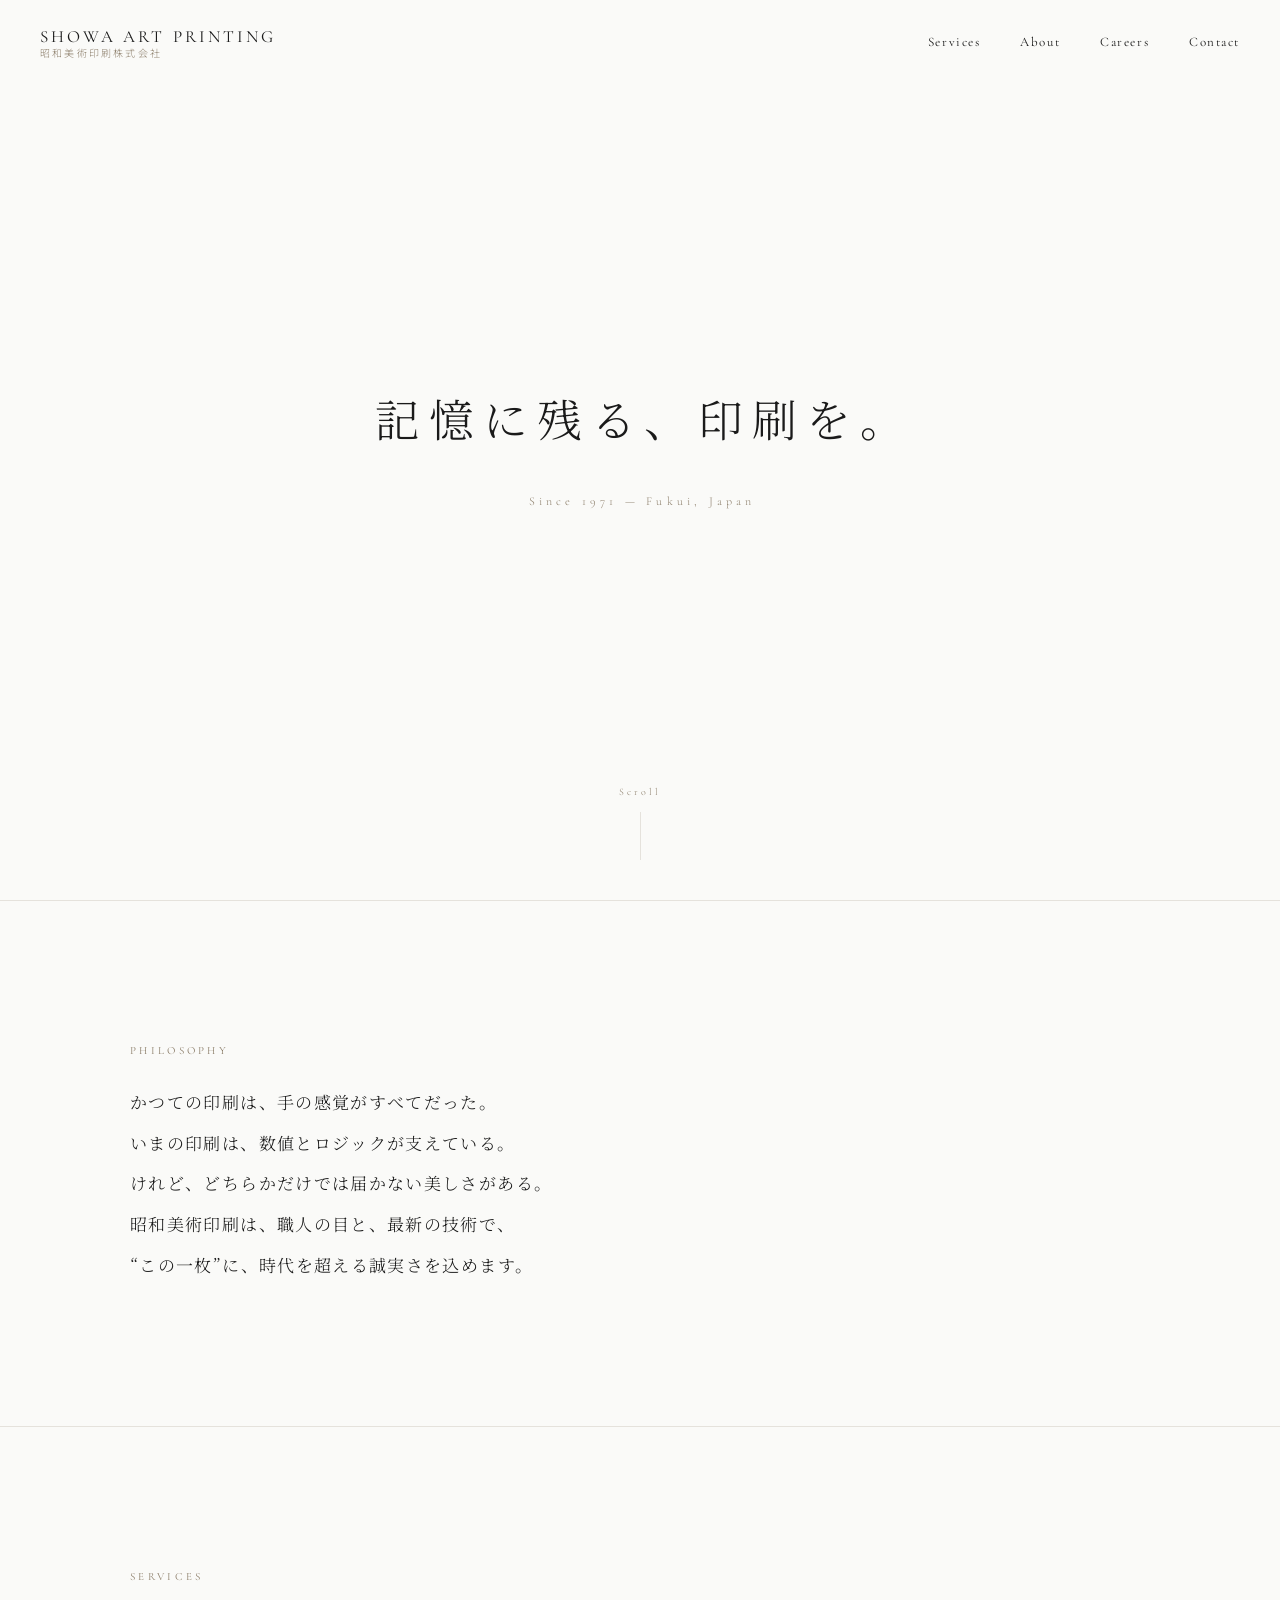
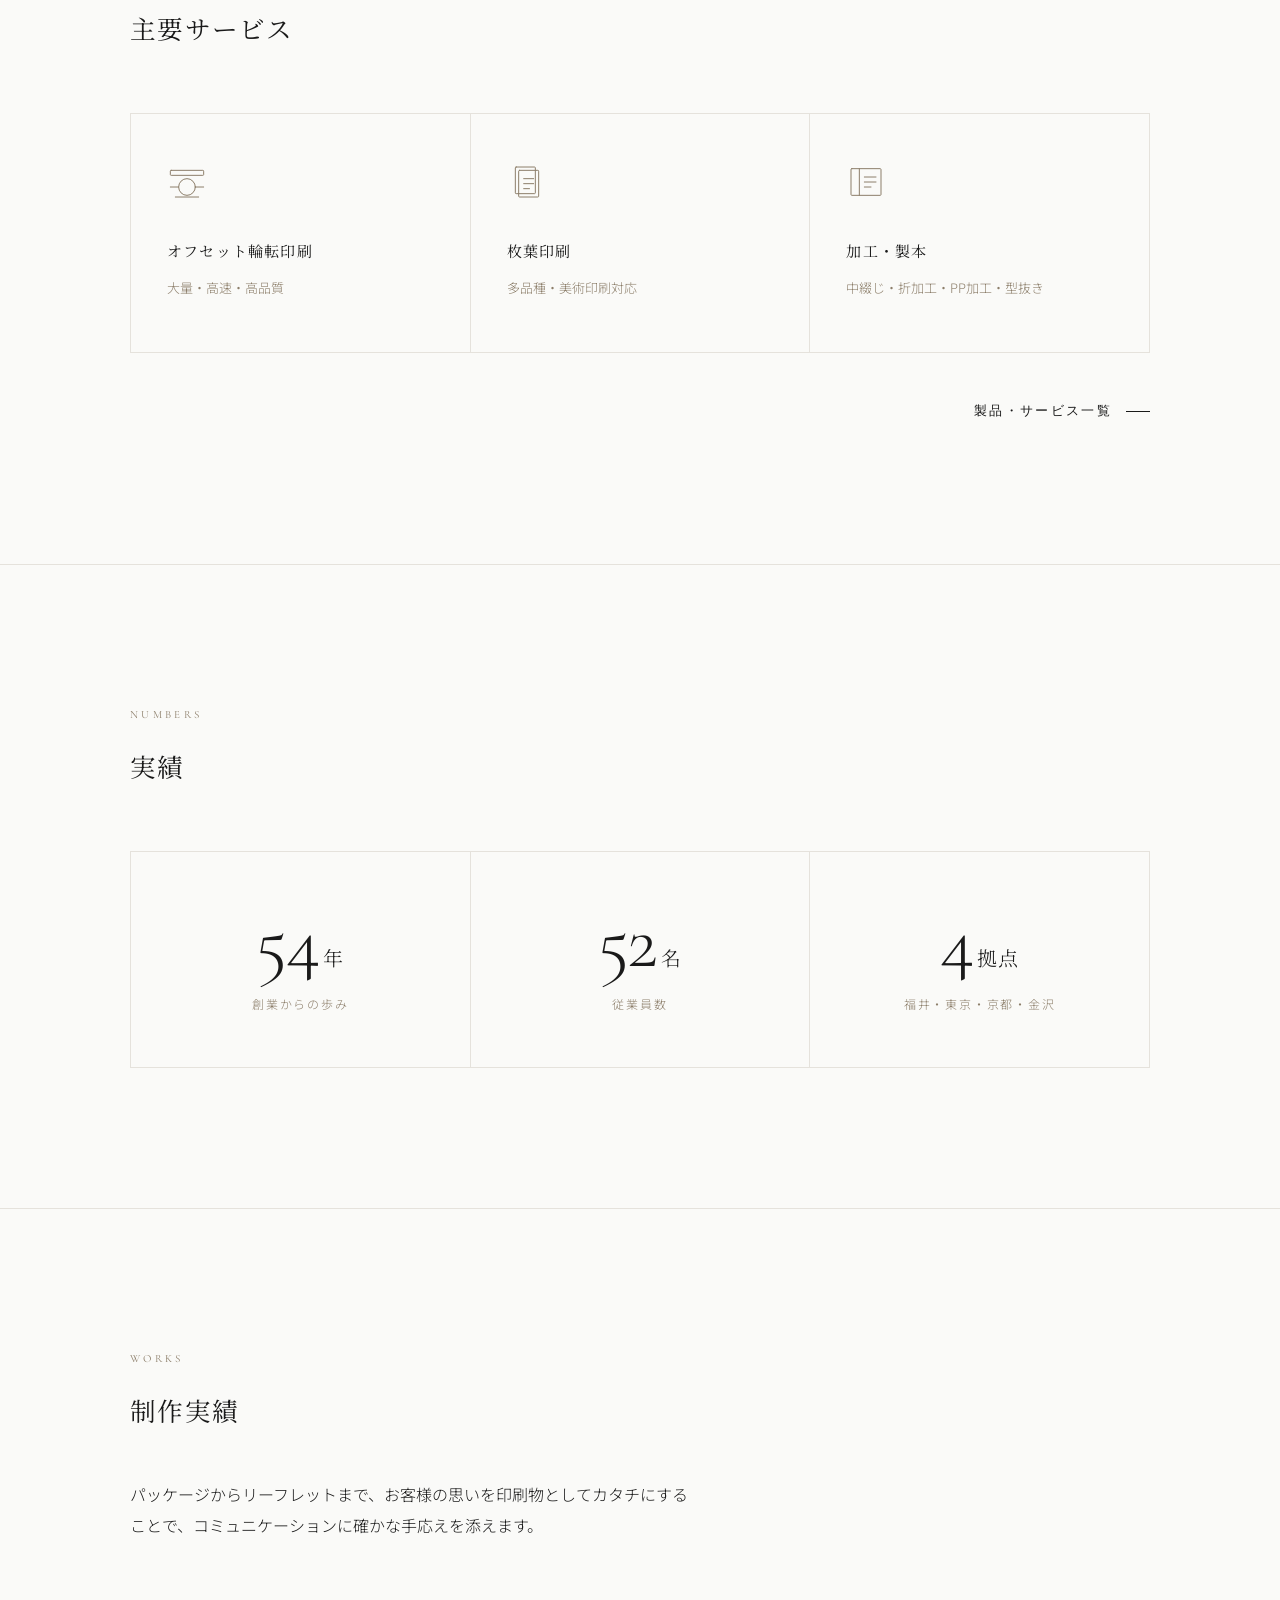
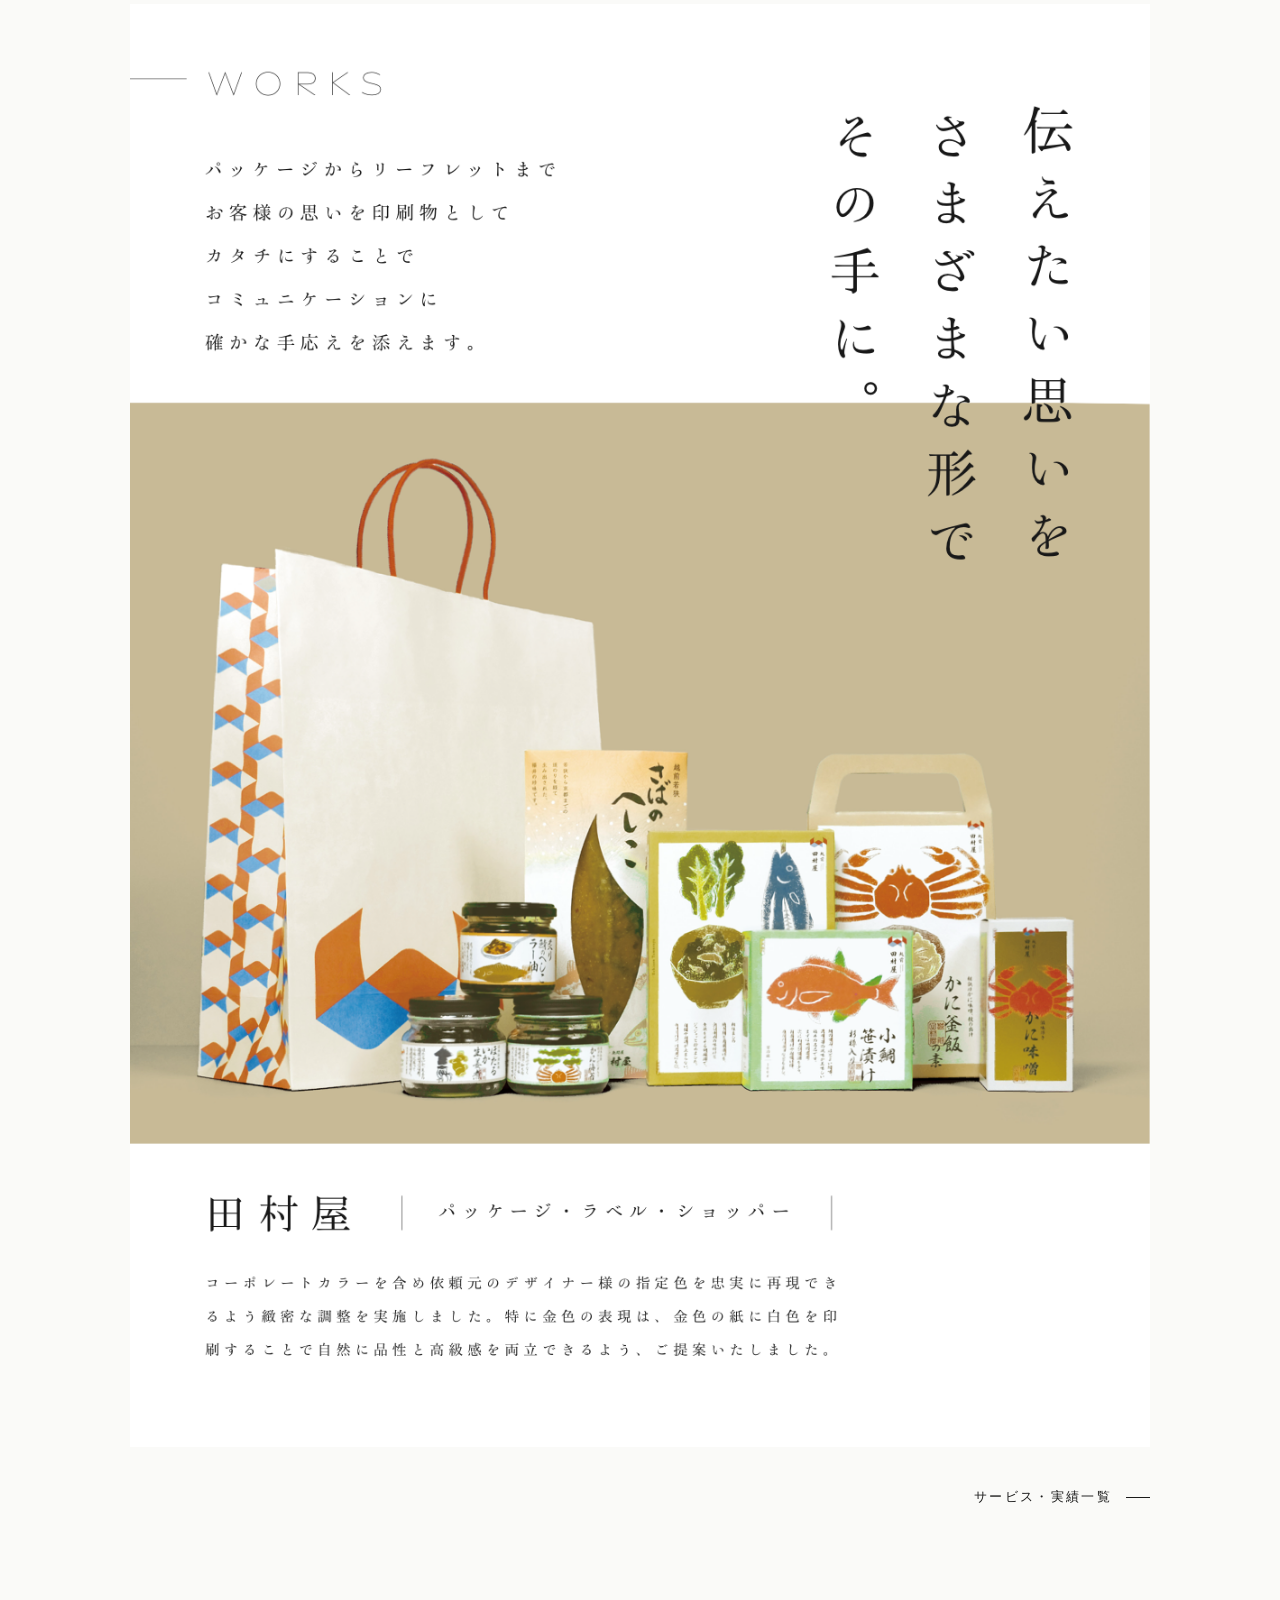
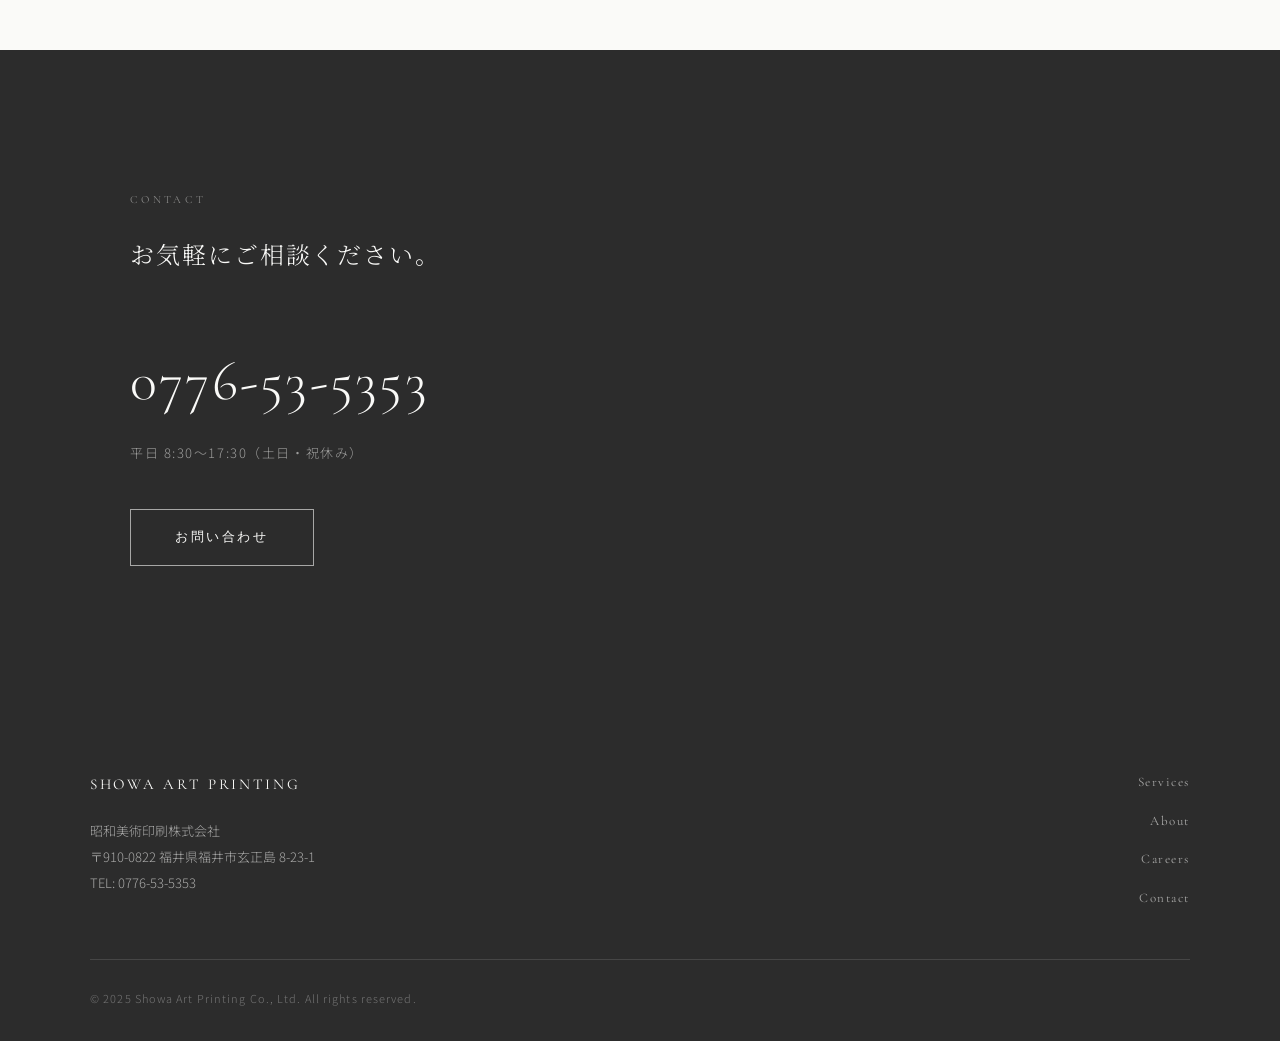
==== index.html @ dbc4b789 "Initial commit: 昭和美術印刷 website" ====
<!DOCTYPE html>
<html lang="ja">
<head>
  <meta charset="UTF-8">
  <meta name="viewport" content="width=device-width, initial-scale=1.0">
  <title>昭和美術印刷株式会社 — 記憶に残る、印刷を。</title>
  <meta name="description" content="創業1971年。福井発の総合印刷会社、昭和美術印刷株式会社。オフセット輪転・枚葉・オンデマンド印刷から製本・加工まで、紙が持つ力で想いを伝えます。">
  <meta property="og:type" content="website">
  <meta property="og:title" content="昭和美術印刷株式会社 — 記憶に残る、印刷を。">
  <meta property="og:description" content="創業1971年。福井発の総合印刷会社。紙が持つ力で、お客様の想いを形にします。">
  <meta property="og:url" content="https://www.showa-art.co.jp/">
  <link rel="preconnect" href="https://fonts.googleapis.com">
  <link rel="preconnect" href="https://fonts.gstatic.com" crossorigin>
  <link href="https://fonts.googleapis.com/css2?family=Cormorant+Garamond:ital,wght@0,300;0,400;1,300&family=Noto+Sans+JP:wght@300;400&family=Noto+Serif+JP:wght@300;400&display=swap" rel="stylesheet">
  <link rel="stylesheet" href="style.css">
  <script type="application/ld+json">
  {
    "@context": "https://schema.org",
    "@type": "Organization",
    "name": "昭和美術印刷株式会社",
    "url": "https://www.showa-art.co.jp/",
    "telephone": "0776-53-5353",
    "foundingDate": "1971",
    "address": {
      "@type": "PostalAddress",
      "addressCountry": "JP",
      "addressRegion": "福井県",
      "addressLocality": "福井市"
    }
  }
  </script>
</head>
<body>

  <!-- Header -->
  <header class="header" id="header">
    <a href="index.html" class="logo">
      <span class="logo-en">SHOWA ART PRINTING</span>
      <span class="logo-jp">昭和美術印刷株式会社</span>
    </a>
    <nav class="nav">
      <a href="services.html">Services</a>
      <a href="company.html">About</a>
      <a href="careers.html">Careers</a>
      <a href="contact.html">Contact</a>
    </nav>
    <button class="hamburger" id="hamburger" aria-label="メニューを開く">
      <span></span>
      <span></span>
      <span></span>
    </button>
  </header>

  <!-- Mobile Nav -->
  <nav class="mobile-nav" id="mobileNav" aria-label="モバイルナビゲーション">
    <a href="services.html">Services</a>
    <a href="company.html">About</a>
    <a href="careers.html">Careers</a>
    <a href="contact.html">Contact</a>
  </nav>

  <main>

    <!-- Hero -->
    <section class="hero">
      <div class="hero-inner">
        <p class="hero-catch">記憶に残る、印刷を。</p>
        <p class="hero-since">Since 1971 &mdash; Fukui, Japan</p>
      </div>
      <div class="hero-scroll">
        <span class="hero-scroll-label">Scroll</span>
        <div class="hero-scroll-line"></div>
      </div>
    </section>

    <!-- Philosophy -->
    <section class="philosophy">
      <div class="container">
        <div class="philosophy-inner">
          <span class="section-label fade-in">Philosophy</span>
          <p class="philosophy-text fade-in delay-1">
            かつての印刷は、手の感覚がすべてだった。<br>
            いまの印刷は、数値とロジックが支えている。<br>
            けれど、どちらかだけでは届かない美しさがある。<br>
            昭和美術印刷は、職人の目と、最新の技術で、<br>
            &ldquo;この一枚&rdquo;に、時代を超える誠実さを込めます。
          </p>
        </div>
      </div>
    </section>

    <!-- Services -->
    <section class="services-top section">
      <div class="container">
        <span class="section-label fade-in">Services</span>
        <h2 class="section-title fade-in delay-1">主要サービス</h2>

        <div class="services-grid">
          <!-- Card 1 -->
          <div class="service-card fade-in">
            <svg class="service-icon" viewBox="0 0 48 48" fill="none" stroke="currentColor" stroke-width="1.2" stroke-linecap="round" stroke-linejoin="round" aria-hidden="true">
              <circle cx="24" cy="30" r="10"/>
              <line x1="4" y1="30" x2="14" y2="30"/>
              <line x1="34" y1="30" x2="44" y2="30"/>
              <rect x="4" y="10" width="40" height="6" rx="1"/>
              <line x1="10" y1="42" x2="38" y2="42"/>
            </svg>
            <h3 class="service-card-title">オフセット輪転印刷</h3>
            <p class="service-card-desc">大量・高速・高品質</p>
          </div>
          <!-- Card 2 -->
          <div class="service-card fade-in delay-1">
            <svg class="service-icon" viewBox="0 0 48 48" fill="none" stroke="currentColor" stroke-width="1.2" stroke-linecap="round" stroke-linejoin="round" aria-hidden="true">
              <rect x="10" y="6" width="24" height="32" rx="1"/>
              <rect x="14" y="10" width="24" height="32" rx="1"/>
              <line x1="20" y1="20" x2="32" y2="20"/>
              <line x1="20" y1="26" x2="32" y2="26"/>
              <line x1="20" y1="32" x2="27" y2="32"/>
            </svg>
            <h3 class="service-card-title">枚葉印刷</h3>
            <p class="service-card-desc">多品種・美術印刷対応</p>
          </div>
          <!-- Card 3 -->
          <div class="service-card fade-in delay-2">
            <svg class="service-icon" viewBox="0 0 48 48" fill="none" stroke="currentColor" stroke-width="1.2" stroke-linecap="round" stroke-linejoin="round" aria-hidden="true">
              <rect x="6" y="8" width="36" height="32" rx="1"/>
              <line x1="16" y1="8" x2="16" y2="40"/>
              <line x1="22" y1="18" x2="36" y2="18"/>
              <line x1="22" y1="24" x2="36" y2="24"/>
              <line x1="22" y1="30" x2="30" y2="30"/>
            </svg>
            <h3 class="service-card-title">加工・製本</h3>
            <p class="service-card-desc">中綴じ・折加工・PP加工・型抜き</p>
          </div>
        </div>

        <div class="services-link fade-in">
          <a href="services.html" class="link-arrow">
            製品・サービス一覧
            <svg viewBox="0 0 32 1" aria-hidden="true"></svg>
          </a>
        </div>
      </div>
    </section>

    <!-- Numbers -->
    <section class="numbers section">
      <div class="container">
        <span class="section-label fade-in">Numbers</span>
        <h2 class="section-title fade-in delay-1">実績</h2>

        <div class="numbers-grid">
          <div class="number-item fade-in">
            <div class="number-value">54<span class="number-unit">年</span></div>
            <p class="number-label">創業からの歩み</p>
          </div>
          <div class="number-item fade-in delay-1">
            <div class="number-value">52<span class="number-unit">名</span></div>
            <p class="number-label">従業員数</p>
          </div>
          <div class="number-item fade-in delay-2">
            <div class="number-value">4<span class="number-unit">拠点</span></div>
            <p class="number-label">福井・東京・京都・金沢</p>
          </div>
        </div>
      </div>
    </section>

    <!-- Works -->
    <section class="works section">
      <div class="container">
        <span class="section-label fade-in">Works</span>
        <h2 class="section-title fade-in delay-1">制作実績</h2>
        <p class="body-text fade-in delay-2" style="max-width:560px;">パッケージからリーフレットまで、お客様の思いを印刷物としてカタチにすることで、コミュニケーションに確かな手応えを添えます。</p>
        <div class="feature-image-wrap fade-in delay-2">
          <img src="assets/page11.png" alt="制作実績 — 田村屋パッケージ・ラベルほか">
        </div>
        <div class="services-link fade-in" style="margin-top:32px;">
          <a href="services.html" class="link-arrow">
            サービス・実績一覧
            <svg viewBox="0 0 32 1" aria-hidden="true"></svg>
          </a>
        </div>
      </div>
    </section>

    <!-- CTA -->
    <section class="cta section">
      <div class="container">
        <span class="section-label fade-in">Contact</span>
        <p class="cta-title fade-in delay-1">お気軽にご相談ください。</p>
        <a href="tel:0776535353" class="cta-tel fade-in delay-2">0776-53-5353</a>
        <p class="cta-tel-note fade-in delay-2">平日 8:30〜17:30（土日・祝休み）</p>
        <div class="fade-in delay-3">
          <a href="contact.html" class="btn">お問い合わせ</a>
        </div>
      </div>
    </section>

  </main>

  <!-- Footer -->
  <footer class="footer">
    <div class="footer-inner">
      <div>
        <span class="footer-logo-en">SHOWA ART PRINTING</span>
        <p class="footer-address">
          昭和美術印刷株式会社<br>
          〒910-0822 福井県福井市玄正島 8-23-1<br>
          TEL: 0776-53-5353
        </p>
      </div>
      <nav class="footer-nav" aria-label="フッターナビゲーション">
        <a href="services.html">Services</a>
        <a href="company.html">About</a>
        <a href="careers.html">Careers</a>
        <a href="contact.html">Contact</a>
      </nav>
    </div>
    <p class="footer-copy">&copy; 2025 Showa Art Printing Co., Ltd. All rights reserved.</p>
  </footer>

  <script src="main.js"></script>
</body>
</html>
---- style.css ----
/* =====================
   CSS Variables
   ===================== */
:root {
  --color-bg: #FAFAF8;
  --color-text: #1A1A1A;
  --color-accent: #2C2C2C;
  --color-bronze: #8C7E6A;
  --color-border: #E5E2DC;
  --color-white: #FAFAF8;

  --font-serif-jp: "Noto Serif JP", serif;
  --font-sans-jp: "Noto Sans JP", sans-serif;
  --font-en: "Cormorant Garamond", serif;

  --max-width: 1100px;
  --container-padding: 40px;
  --section-padding: 140px;

  --transition: 0.3s ease;
  --transition-slow: 0.6s ease;
}

/* =====================
   Reset & Base
   ===================== */
*, *::before, *::after {
  box-sizing: border-box;
  margin: 0;
  padding: 0;
}

html {
  font-size: 16px;
  scroll-behavior: smooth;
}

body {
  background-color: var(--color-bg);
  color: var(--color-text);
  font-family: var(--font-sans-jp);
  font-weight: 300;
  line-height: 1.9;
  -webkit-font-smoothing: antialiased;
  overflow-x: hidden;
}

img {
  max-width: 100%;
  height: auto;
  display: block;
}

a {
  color: inherit;
  text-decoration: none;
}

ul, ol {
  list-style: none;
}

button {
  cursor: pointer;
}

/* =====================
   Layout
   ===================== */
.container {
  max-width: var(--max-width);
  margin: 0 auto;
  padding: 0 var(--container-padding);
}

.section {
  padding: var(--section-padding) 0;
}

/* =====================
   Typography
   ===================== */
.section-label {
  font-family: var(--font-en);
  font-size: 0.6875rem;
  font-weight: 400;
  letter-spacing: 0.3em;
  text-transform: uppercase;
  color: var(--color-bronze);
  display: block;
  margin-bottom: 20px;
}

.section-title {
  font-family: var(--font-serif-jp);
  font-size: clamp(1.375rem, 2vw, 1.75rem);
  font-weight: 400;
  line-height: 1.6;
  letter-spacing: 0.05em;
  margin-bottom: 48px;
}

/* =====================
   Fade-in Animation
   ===================== */
.fade-in {
  opacity: 0;
  transform: translateY(20px);
  transition: opacity var(--transition-slow), transform var(--transition-slow);
}

.fade-in.visible {
  opacity: 1;
  transform: translateY(0);
}

.fade-in.delay-1 { transition-delay: 0.1s; }
.fade-in.delay-2 { transition-delay: 0.2s; }
.fade-in.delay-3 { transition-delay: 0.3s; }

/* =====================
   Header
   ===================== */
.header {
  position: fixed;
  top: 0;
  left: 0;
  right: 0;
  z-index: 100;
  padding: 28px 40px;
  display: flex;
  align-items: center;
  justify-content: space-between;
  transition: background-color var(--transition), backdrop-filter var(--transition), border-color var(--transition), padding var(--transition);
  border-bottom: 1px solid transparent;
}

.header.scrolled {
  background-color: rgba(250, 250, 248, 0.93);
  backdrop-filter: blur(10px);
  -webkit-backdrop-filter: blur(10px);
  border-bottom-color: var(--color-border);
  padding-top: 20px;
  padding-bottom: 20px;
}

.logo {
  display: flex;
  flex-direction: column;
  gap: 3px;
}

.logo-en {
  font-family: var(--font-en);
  font-size: 1.0625rem;
  font-weight: 400;
  letter-spacing: 0.18em;
  color: var(--color-text);
  line-height: 1;
}

.logo-jp {
  font-family: var(--font-sans-jp);
  font-size: 0.625rem;
  font-weight: 300;
  letter-spacing: 0.22em;
  color: var(--color-bronze);
  line-height: 1;
}

.nav {
  display: flex;
  align-items: center;
  gap: 40px;
}

.nav a {
  font-family: var(--font-en);
  font-size: 0.8125rem;
  font-weight: 400;
  letter-spacing: 0.12em;
  color: var(--color-text);
  transition: color var(--transition);
  position: relative;
  padding-bottom: 2px;
}

.nav a::after {
  content: '';
  position: absolute;
  bottom: 0;
  left: 0;
  width: 0;
  height: 1px;
  background: var(--color-bronze);
  transition: width var(--transition);
}

.nav a:hover {
  color: var(--color-bronze);
}

.nav a:hover::after {
  width: 100%;
}

/* Hamburger */
.hamburger {
  display: none;
  flex-direction: column;
  gap: 6px;
  background: none;
  border: none;
  padding: 4px;
  z-index: 101;
}

.hamburger span {
  display: block;
  width: 22px;
  height: 1px;
  background: var(--color-text);
  transition: transform var(--transition), opacity var(--transition);
}

.hamburger.active span:nth-child(1) {
  transform: translateY(7px) rotate(45deg);
}

.hamburger.active span:nth-child(2) {
  opacity: 0;
}

.hamburger.active span:nth-child(3) {
  transform: translateY(-7px) rotate(-45deg);
}

/* Mobile Nav */
.mobile-nav {
  display: none;
  position: fixed;
  inset: 0;
  background: var(--color-bg);
  z-index: 99;
  flex-direction: column;
  align-items: center;
  justify-content: center;
  gap: 44px;
  opacity: 0;
  pointer-events: none;
  transition: opacity var(--transition);
}

.mobile-nav.active {
  opacity: 1;
  pointer-events: all;
}

.mobile-nav a {
  font-family: var(--font-en);
  font-size: 1.625rem;
  font-weight: 300;
  letter-spacing: 0.12em;
  color: var(--color-text);
  transition: color var(--transition);
}

.mobile-nav a:hover {
  color: var(--color-bronze);
}

/* =====================
   Hero
   ===================== */
.hero {
  height: 100vh;
  min-height: 640px;
  display: flex;
  align-items: center;
  justify-content: center;
  background: var(--color-bg);
  position: relative;
}

.hero-inner {
  display: flex;
  flex-direction: column;
  align-items: center;
  gap: 40px;
}

.hero-catch {
  font-family: var(--font-serif-jp);
  font-size: clamp(1.75rem, 3.5vw, 3rem);
  font-weight: 300;
  letter-spacing: 0.2em;
  padding-left: 0.2em;   /* letter-spacing の末尾スペース分を補正して光学的中央に */
  color: var(--color-text);
  text-align: center;
  white-space: nowrap;   /* デスクトップは1行 */
  line-height: 1.4;
  opacity: 0;
  animation: heroFadeIn 1.2s ease 0.4s forwards;
}

@media (max-width: 540px) {
  .hero-catch {
    white-space: normal;
    text-wrap: balance;   /* モバイルは均等な行長で折り返し */
    font-size: clamp(1.5rem, 7.5vw, 1.875rem);
    padding-left: 0.2em;
  }
}

.hero-since {
  font-family: var(--font-en);
  font-size: 0.75rem;
  font-weight: 300;
  letter-spacing: 0.35em;
  padding-left: 0.35em;  /* letter-spacing 補正 */
  color: var(--color-bronze);
  text-align: center;
  opacity: 0;
  animation: heroFadeIn 1.2s ease 0.9s forwards;
}

@keyframes heroFadeIn {
  from { opacity: 0; transform: translateY(12px); }
  to   { opacity: 1; transform: translateY(0); }
}

.hero-scroll {
  position: absolute;
  bottom: 40px;
  left: 0;
  right: 0;
  display: flex;
  flex-direction: column;
  align-items: center;
  gap: 10px;
  opacity: 0;
  animation: heroFadeIn 1s ease 1.4s forwards;
}

.hero-scroll-label {
  font-family: var(--font-en);
  font-size: 0.625rem;
  letter-spacing: 0.3em;
  color: var(--color-bronze);
}

.hero-scroll-line {
  width: 1px;
  height: 48px;
  background: var(--color-border);
  position: relative;
  overflow: hidden;
}

.hero-scroll-line::after {
  content: '';
  position: absolute;
  top: -100%;
  left: 0;
  width: 100%;
  height: 100%;
  background: var(--color-bronze);
  animation: scrollLine 2s ease-in-out 1.6s infinite;
}

@keyframes scrollLine {
  0%   { top: -100%; }
  100% { top: 100%; }
}

/* =====================
   Philosophy
   ===================== */
.philosophy {
  padding: var(--section-padding) 0;
  border-top: 1px solid var(--color-border);
}

.philosophy-inner {
  max-width: 760px;
}

.philosophy-text {
  font-family: var(--font-serif-jp);
  font-size: clamp(1rem, 1.4vw, 1.0625rem);
  font-weight: 300;
  line-height: 2.4;
  letter-spacing: 0.08em;
  color: var(--color-text);
}

/* =====================
   Services (Top)
   ===================== */
.services-top {
  padding: var(--section-padding) 0;
  border-top: 1px solid var(--color-border);
}

.services-grid {
  display: grid;
  grid-template-columns: repeat(3, 1fr);
  gap: 1px;
  background: var(--color-border);
  border: 1px solid var(--color-border);
  margin-top: 64px;
}

.service-card {
  padding: 48px 36px 52px;
  background: var(--color-bg);
  transition: background-color var(--transition);
}

.service-card:hover {
  background: #F4F2EF;
}

.service-icon {
  width: 40px;
  height: 40px;
  margin-bottom: 28px;
  color: var(--color-bronze);
}

.service-card-title {
  font-family: var(--font-serif-jp);
  font-size: 0.9375rem;
  font-weight: 400;
  letter-spacing: 0.08em;
  margin-bottom: 12px;
  line-height: 1.7;
}

.service-card-desc {
  font-size: 0.8125rem;
  font-weight: 300;
  color: var(--color-bronze);
  line-height: 1.9;
}

.services-link {
  margin-top: 40px;
  text-align: right;
}

.link-arrow {
  font-family: var(--font-en);
  font-size: 0.8125rem;
  font-weight: 400;
  letter-spacing: 0.18em;
  color: var(--color-text);
  display: inline-flex;
  align-items: center;
  gap: 14px;
  transition: color var(--transition);
}

.link-arrow svg {
  width: 24px;
  height: 1px;
  transition: width var(--transition);
  background: currentColor;
  flex-shrink: 0;
}

.link-arrow:hover {
  color: var(--color-bronze);
}

.link-arrow:hover svg {
  width: 32px;
}

/* =====================
   Numbers
   ===================== */
.numbers {
  padding: var(--section-padding) 0;
  border-top: 1px solid var(--color-border);
}

.numbers-grid {
  display: grid;
  grid-template-columns: repeat(3, 1fr);
  margin-top: 64px;
  border-top: 1px solid var(--color-border);
  border-left: 1px solid var(--color-border);
}

.number-item {
  padding: 52px 40px;
  text-align: center;
  border-right: 1px solid var(--color-border);
  border-bottom: 1px solid var(--color-border);
}

.number-value {
  font-family: var(--font-en);
  font-size: clamp(3.5rem, 6vw, 5.5rem);
  font-weight: 300;
  letter-spacing: -0.02em;
  line-height: 1;
  color: var(--color-text);
  margin-bottom: 6px;
  display: flex;
  align-items: baseline;
  justify-content: center;
  gap: 4px;
}

.number-unit {
  font-family: var(--font-serif-jp);
  font-size: clamp(1rem, 2vw, 1.25rem);
  font-weight: 300;
  letter-spacing: 0.05em;
}

.number-label {
  font-size: 0.75rem;
  font-weight: 300;
  color: var(--color-bronze);
  letter-spacing: 0.15em;
  margin-top: 12px;
}

/* =====================
   CTA Section
   ===================== */
.cta {
  padding: var(--section-padding) 0;
  background: var(--color-accent);
}

.cta .section-label {
  color: rgba(250, 250, 248, 0.45);
}

.cta-title {
  font-family: var(--font-serif-jp);
  font-size: clamp(1.125rem, 2vw, 1.5rem);
  font-weight: 300;
  letter-spacing: 0.08em;
  margin-bottom: 52px;
  color: var(--color-white);
}

.cta-tel {
  font-family: var(--font-en);
  font-size: clamp(2rem, 4.5vw, 3.5rem);
  font-weight: 300;
  letter-spacing: 0.04em;
  color: var(--color-white);
  display: block;
  margin-bottom: 6px;
}

.cta-tel-note {
  font-size: 0.8125rem;
  font-weight: 300;
  color: rgba(250, 250, 248, 0.55);
  letter-spacing: 0.12em;
  margin-bottom: 44px;
}

.btn {
  display: inline-block;
  padding: 15px 44px;
  font-family: var(--font-en);
  font-size: 0.8125rem;
  font-weight: 400;
  letter-spacing: 0.2em;
  border: 1px solid rgba(250, 250, 248, 0.6);
  color: var(--color-white);
  transition: background-color var(--transition), color var(--transition), border-color var(--transition);
}

.btn:hover {
  background-color: var(--color-white);
  color: var(--color-accent);
  border-color: var(--color-white);
}

.btn-outline-dark {
  border-color: var(--color-border);
  color: var(--color-text);
  background: transparent;
}

.btn-outline-dark:hover {
  background-color: var(--color-accent);
  color: var(--color-white);
  border-color: var(--color-accent);
}

/* =====================
   Footer
   ===================== */
.footer {
  background: var(--color-accent);
  color: var(--color-white);
  padding: 64px 40px 32px;
}

.footer-inner {
  max-width: var(--max-width);
  margin: 0 auto;
  display: flex;
  justify-content: space-between;
  align-items: flex-start;
  gap: 40px;
  padding-bottom: 48px;
  border-bottom: 1px solid rgba(250, 250, 248, 0.12);
  margin-bottom: 28px;
}

.footer-logo-en {
  font-family: var(--font-en);
  font-size: 0.9375rem;
  font-weight: 400;
  letter-spacing: 0.18em;
  color: var(--color-white);
  display: block;
  margin-bottom: 20px;
}

.footer-address {
  font-size: 0.8125rem;
  font-weight: 300;
  line-height: 2;
  color: rgba(250, 250, 248, 0.6);
}

.footer-nav {
  display: flex;
  flex-direction: column;
  gap: 14px;
  text-align: right;
}

.footer-nav a {
  font-family: var(--font-en);
  font-size: 0.8125rem;
  font-weight: 400;
  letter-spacing: 0.12em;
  color: rgba(250, 250, 248, 0.6);
  transition: color var(--transition);
}

.footer-nav a:hover {
  color: var(--color-white);
}

.footer-copy {
  max-width: var(--max-width);
  margin: 0 auto;
  font-size: 0.6875rem;
  font-weight: 300;
  color: rgba(250, 250, 248, 0.35);
  letter-spacing: 0.1em;
}

/* =====================
   Page Hero (inner pages)
   ===================== */
.page-hero {
  padding: 168px 0 72px;
  border-bottom: 1px solid var(--color-border);
}

.page-hero-en {
  font-family: var(--font-en);
  font-size: clamp(3.5rem, 8vw, 6.5rem);
  font-weight: 300;
  letter-spacing: 0.04em;
  line-height: 1;
  color: var(--color-text);
  margin-bottom: 14px;
}

.page-hero-jp {
  font-family: var(--font-serif-jp);
  font-size: 0.9375rem;
  font-weight: 300;
  letter-spacing: 0.12em;
  color: var(--color-bronze);
}

/* =====================
   Services Page
   ===================== */
.service-section {
  padding: 80px 0;
  border-bottom: 1px solid var(--color-border);
}

.service-section:last-child {
  border-bottom: none;
}

.service-section-inner {
  display: grid;
  grid-template-columns: 280px 1fr;
  gap: 80px;
  align-items: start;
}

.service-section-num {
  font-family: var(--font-en);
  font-size: 0.6875rem;
  letter-spacing: 0.25em;
  color: var(--color-bronze);
  display: block;
  margin-bottom: 16px;
}

.service-section-title {
  font-family: var(--font-serif-jp);
  font-size: 1.0625rem;
  font-weight: 400;
  letter-spacing: 0.08em;
  line-height: 1.7;
  position: sticky;
  top: 100px;
}

.service-section-body {
  font-size: 0.9375rem;
  font-weight: 300;
  line-height: 2.1;
  color: var(--color-text);
}

/* =====================
   Company Page
   ===================== */
.company-statement {
  padding: var(--section-padding) 0;
  border-bottom: 1px solid var(--color-border);
}

.company-statement-text {
  font-family: var(--font-serif-jp);
  font-size: clamp(1rem, 1.4vw, 1.0625rem);
  font-weight: 300;
  line-height: 2.5;
  letter-spacing: 0.07em;
  max-width: 760px;
}

.company-rep {
  margin-top: 36px;
  font-family: var(--font-serif-jp);
  font-size: 0.875rem;
  font-weight: 400;
  letter-spacing: 0.08em;
}

.company-rep span {
  display: block;
  font-size: 0.75rem;
  font-weight: 300;
  color: var(--color-bronze);
  margin-bottom: 6px;
  letter-spacing: 0.1em;
}

.company-overview {
  padding: var(--section-padding) 0;
  border-bottom: 1px solid var(--color-border);
}

.overview-table {
  width: 100%;
  border-collapse: collapse;
  max-width: 760px;
}

.overview-table tr:first-child th,
.overview-table tr:first-child td {
  border-top: 1px solid var(--color-border);
}

.overview-table th,
.overview-table td {
  padding: 22px 0;
  border-bottom: 1px solid var(--color-border);
  text-align: left;
  vertical-align: top;
}

.overview-table th {
  width: 180px;
  font-family: var(--font-serif-jp);
  font-size: 0.8125rem;
  font-weight: 400;
  letter-spacing: 0.1em;
  color: var(--color-bronze);
  padding-right: 40px;
}

.overview-table td {
  font-size: 0.9375rem;
  font-weight: 300;
  line-height: 1.9;
}

/* Locations */
.locations {
  padding: var(--section-padding) 0;
  border-bottom: 1px solid var(--color-border);
}

.locations-grid {
  display: grid;
  grid-template-columns: repeat(3, 1fr);
  gap: 1px;
  background: var(--color-border);
  border: 1px solid var(--color-border);
  margin-top: 64px;
}

.location-card {
  padding: 36px 32px;
  background: var(--color-bg);
}

.location-tag {
  font-family: var(--font-en);
  font-size: 0.625rem;
  letter-spacing: 0.25em;
  color: var(--color-bronze);
  display: block;
  margin-bottom: 12px;
}

.location-name {
  font-family: var(--font-serif-jp);
  font-size: 0.9375rem;
  font-weight: 400;
  letter-spacing: 0.08em;
  margin-bottom: 16px;
}

.location-address {
  font-size: 0.8125rem;
  font-weight: 300;
  color: var(--color-bronze);
  line-height: 2;
  margin-bottom: 20px;
}

.location-link {
  font-family: var(--font-en);
  font-size: 0.6875rem;
  letter-spacing: 0.18em;
  color: var(--color-text);
  transition: color var(--transition);
  border-bottom: 1px solid var(--color-border);
  padding-bottom: 2px;
  display: inline-block;
}

.location-link:hover {
  color: var(--color-bronze);
  border-color: var(--color-bronze);
}

/* Timeline */
.timeline {
  padding: var(--section-padding) 0;
}

.timeline-list {
  margin-top: 64px;
  position: relative;
}

.timeline-list::before {
  content: '';
  position: absolute;
  left: 100px;
  top: 0;
  bottom: 0;
  width: 1px;
  background: var(--color-border);
}

.timeline-item {
  display: grid;
  grid-template-columns: 100px 1fr;
  gap: 48px;
  padding: 28px 0;
  border-bottom: 1px solid var(--color-border);
  position: relative;
}

.timeline-item:first-child {
  border-top: 1px solid var(--color-border);
}

.timeline-item::before {
  content: '';
  position: absolute;
  left: 97px;
  top: 50%;
  transform: translateY(-50%);
  width: 6px;
  height: 6px;
  border-radius: 50%;
  background: var(--color-bronze);
  z-index: 1;
}

.timeline-year {
  font-family: var(--font-en);
  font-size: 0.8125rem;
  font-weight: 400;
  letter-spacing: 0.1em;
  color: var(--color-bronze);
  padding-top: 2px;
}

.timeline-text {
  font-size: 0.9375rem;
  font-weight: 300;
  line-height: 1.9;
}

/* =====================
   Careers Page
   ===================== */
.careers-catch {
  padding: var(--section-padding) 0;
  border-bottom: 1px solid var(--color-border);
}

.careers-catch-text {
  font-family: var(--font-serif-jp);
  font-size: clamp(1.125rem, 2vw, 1.375rem);
  font-weight: 300;
  line-height: 2.2;
  letter-spacing: 0.07em;
  max-width: 680px;
}

.jobs {
  padding: var(--section-padding) 0;
  border-bottom: 1px solid var(--color-border);
}

.job-item {
  padding: 52px 0;
  border-bottom: 1px solid var(--color-border);
  display: grid;
  grid-template-columns: 220px 1fr;
  gap: 72px;
  align-items: start;
}

.job-item:first-child {
  border-top: 1px solid var(--color-border);
}

.job-title {
  font-family: var(--font-serif-jp);
  font-size: 1rem;
  font-weight: 400;
  letter-spacing: 0.08em;
  position: sticky;
  top: 100px;
}

.job-detail-row {
  margin-bottom: 20px;
}

.job-detail-row:last-child {
  margin-bottom: 0;
}

.job-detail-label {
  font-size: 0.6875rem;
  font-weight: 300;
  color: var(--color-bronze);
  letter-spacing: 0.18em;
  text-transform: uppercase;
  margin-bottom: 5px;
  font-family: var(--font-en);
}

.job-detail-text {
  font-size: 0.9375rem;
  font-weight: 300;
  line-height: 1.9;
}

.careers-apply {
  padding: var(--section-padding) 0;
}

/* =====================
   Contact Page
   ===================== */
.contact-tel-section {
  padding: var(--section-padding) 0;
  border-bottom: 1px solid var(--color-border);
}

.contact-tel-number {
  font-family: var(--font-en);
  font-size: clamp(2.5rem, 5.5vw, 4.5rem);
  font-weight: 300;
  letter-spacing: 0.04em;
  color: var(--color-text);
  display: block;
  margin-bottom: 10px;
}

.contact-tel-note {
  font-size: 0.8125rem;
  font-weight: 300;
  color: var(--color-bronze);
  letter-spacing: 0.12em;
}

.contact-form-section {
  padding: var(--section-padding) 0;
  border-bottom: 1px solid var(--color-border);
}

.form {
  margin-top: 64px;
  max-width: 600px;
}

.form-group {
  margin-bottom: 36px;
}

.form-label {
  display: flex;
  align-items: center;
  gap: 10px;
  font-family: var(--font-en);
  font-size: 0.6875rem;
  font-weight: 400;
  letter-spacing: 0.22em;
  color: var(--color-bronze);
  margin-bottom: 10px;
}

.required {
  font-family: var(--font-sans-jp);
  font-size: 0.625rem;
  color: var(--color-bronze);
  letter-spacing: 0.05em;
  font-weight: 300;
}

.form-input,
.form-textarea {
  width: 100%;
  padding: 14px 0;
  background: transparent;
  border: none;
  border-bottom: 1px solid var(--color-border);
  font-family: var(--font-sans-jp);
  font-size: 0.9375rem;
  font-weight: 300;
  color: var(--color-text);
  outline: none;
  transition: border-color var(--transition);
  border-radius: 0;
  -webkit-appearance: none;
  appearance: none;
}

.form-input:focus,
.form-textarea:focus {
  border-color: var(--color-text);
}

.form-textarea {
  resize: vertical;
  min-height: 140px;
  line-height: 1.9;
}

.form-submit {
  margin-top: 52px;
}

.contact-map-section {
  padding: var(--section-padding) 0;
}

.map-wrapper {
  margin-top: 64px;
  position: relative;
}

.map-placeholder {
  width: 100%;
  height: 420px;
  background: var(--color-border);
  display: flex;
  align-items: center;
  justify-content: center;
}

.map-placeholder span {
  font-family: var(--font-en);
  font-size: 0.8125rem;
  letter-spacing: 0.15em;
  color: var(--color-bronze);
}

.map-address {
  margin-top: 28px;
  font-size: 0.875rem;
  font-weight: 300;
  line-height: 2;
  color: var(--color-bronze);
}

/* =====================
   Works Section
   ===================== */
.works {
  padding: var(--section-padding) 0;
  border-top: 1px solid var(--color-border);
}

.works-image {
  width: 100%;
  margin-top: 64px;
  display: block;
}

/* =====================
   Feature Image
   ===================== */
.feature-image-wrap {
  margin-top: 64px;
  position: relative;
  overflow: hidden;
}

.feature-image-wrap img {
  width: 100%;
  display: block;
}

/* =====================
   Statement Visual (company page)
   ===================== */
.statement-visual {
  display: grid;
  grid-template-columns: 1fr 1fr;
  gap: 80px;
  align-items: center;
}

.statement-visual-img {
  width: 100%;
  display: block;
  opacity: 0.88;
}

@media (max-width: 768px) {
  .statement-visual {
    grid-template-columns: 1fr;
    gap: 40px;
  }
}

/* =====================
   Responsive — 1024px
   ===================== */
@media (max-width: 1024px) {
  .services-grid {
    grid-template-columns: repeat(2, 1fr);
  }

  .locations-grid {
    grid-template-columns: repeat(2, 1fr);
  }

  .service-section-inner {
    grid-template-columns: 200px 1fr;
    gap: 48px;
  }
}

/* =====================
   Responsive — 768px
   ===================== */
@media (max-width: 768px) {
  :root {
    --section-padding: 80px;
    --container-padding: 24px;
  }

  .header {
    padding: 20px 24px;
  }

  .nav {
    display: none;
  }

  .hamburger {
    display: flex;
  }

  .mobile-nav {
    display: flex;
  }

  .services-grid {
    grid-template-columns: 1fr;
  }

  .numbers-grid {
    grid-template-columns: 1fr;
    border-left: none;
    border-top: none;
  }

  .number-item {
    border-left: 1px solid var(--color-border);
    border-right: 1px solid var(--color-border);
    padding: 36px 24px;
  }

  .footer-inner {
    flex-direction: column;
    gap: 32px;
  }

  .footer-nav {
    text-align: left;
  }

  .locations-grid {
    grid-template-columns: 1fr;
  }

  .overview-table th {
    width: 120px;
    padding-right: 20px;
    font-size: 0.75rem;
  }

  .overview-table td {
    font-size: 0.875rem;
  }

  .timeline-list::before {
    left: 68px;
  }

  .timeline-item {
    grid-template-columns: 68px 1fr;
    gap: 28px;
  }

  .timeline-item::before {
    left: 65px;
  }

  .service-section-inner {
    grid-template-columns: 1fr;
    gap: 28px;
  }

  .service-section-title {
    position: static;
  }

  .job-item {
    grid-template-columns: 1fr;
    gap: 28px;
  }

  .job-title {
    position: static;
  }

  .page-hero {
    padding: 130px 0 56px;
  }

  .page-hero-en {
    font-size: clamp(2.5rem, 12vw, 4rem);
  }
}
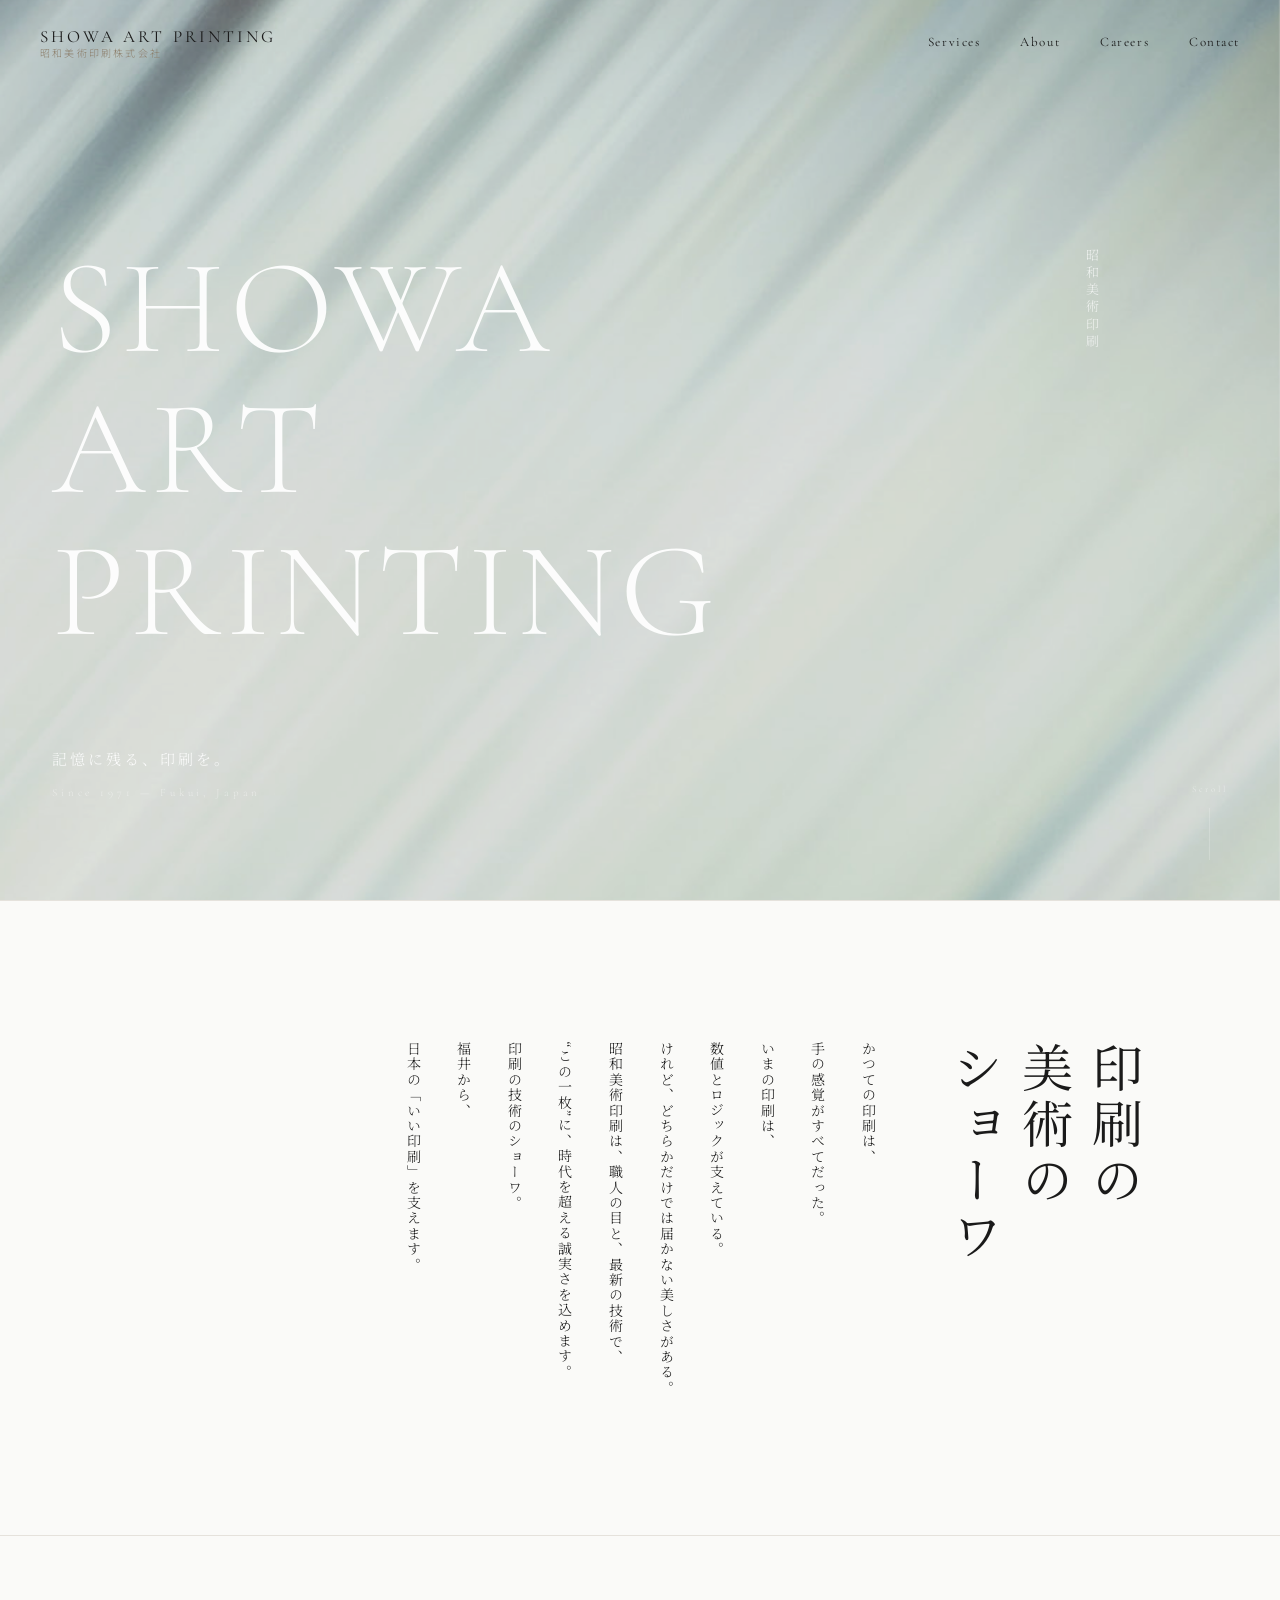
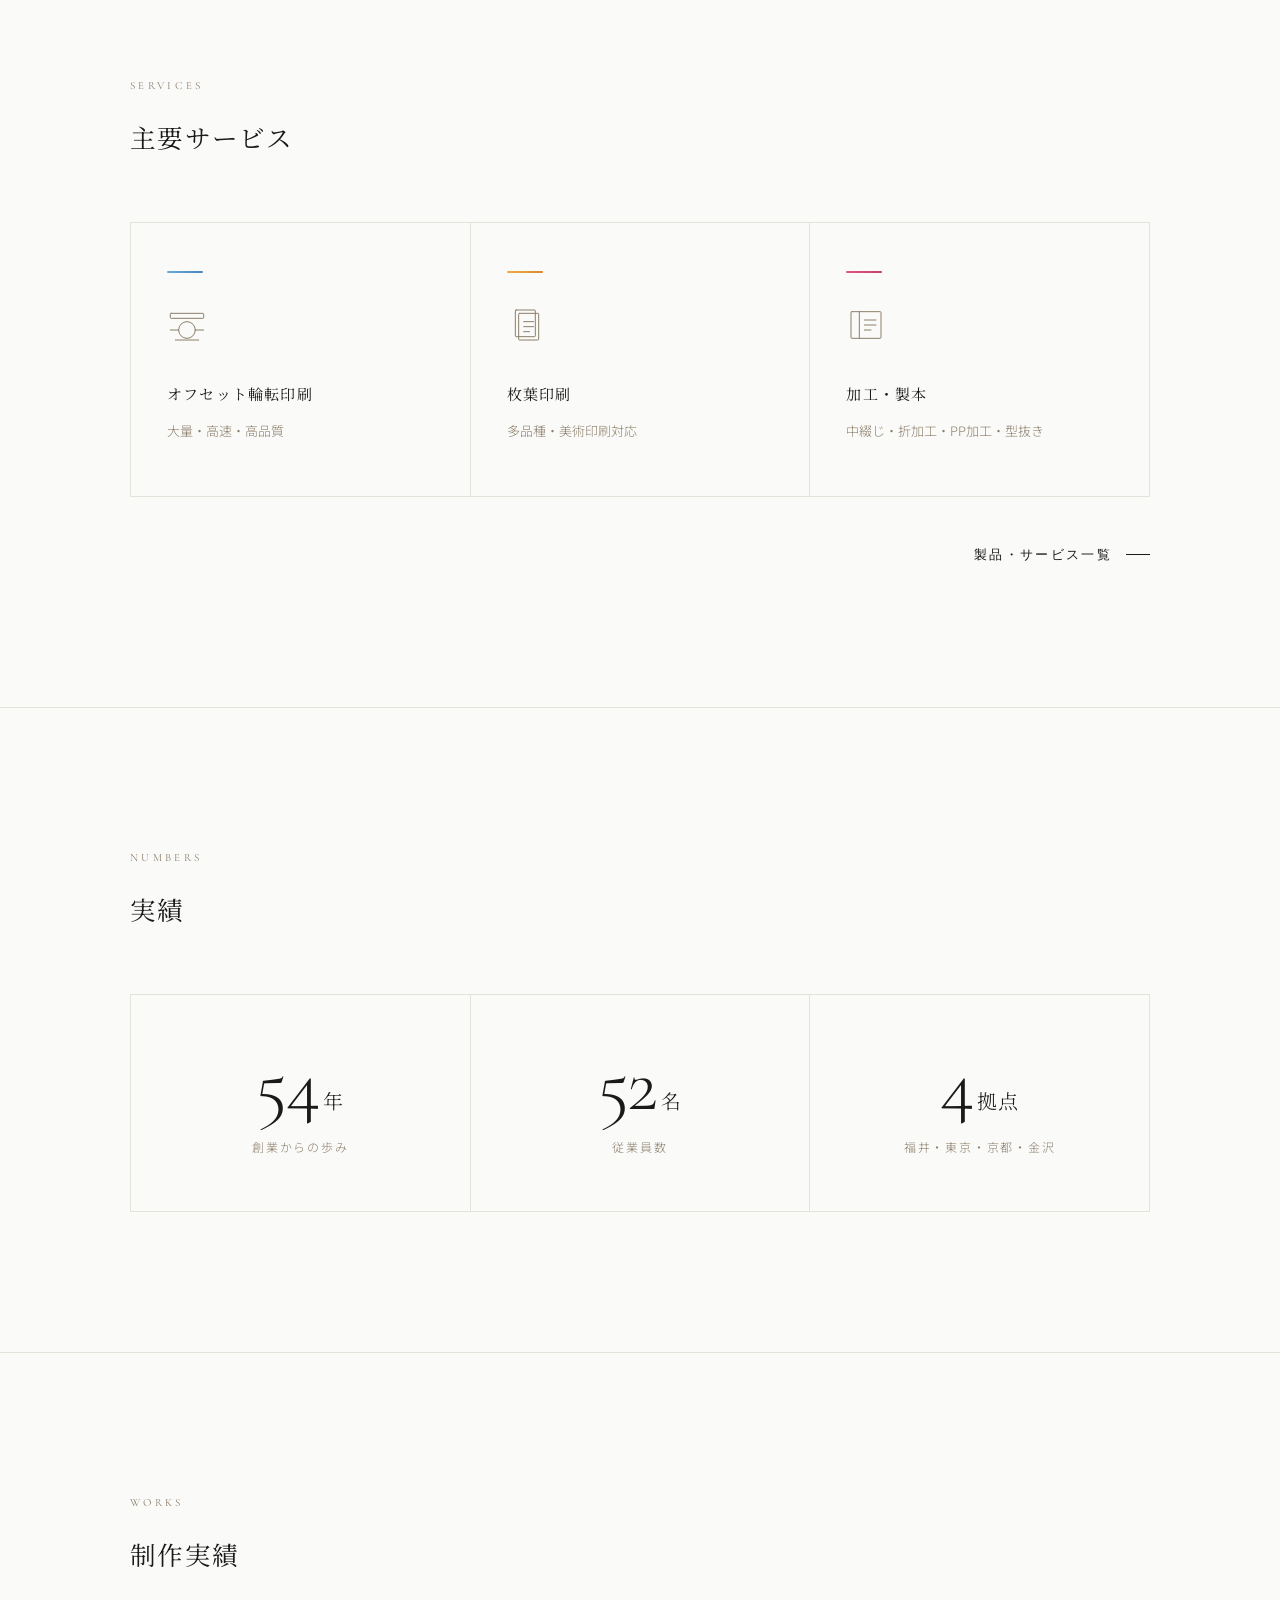
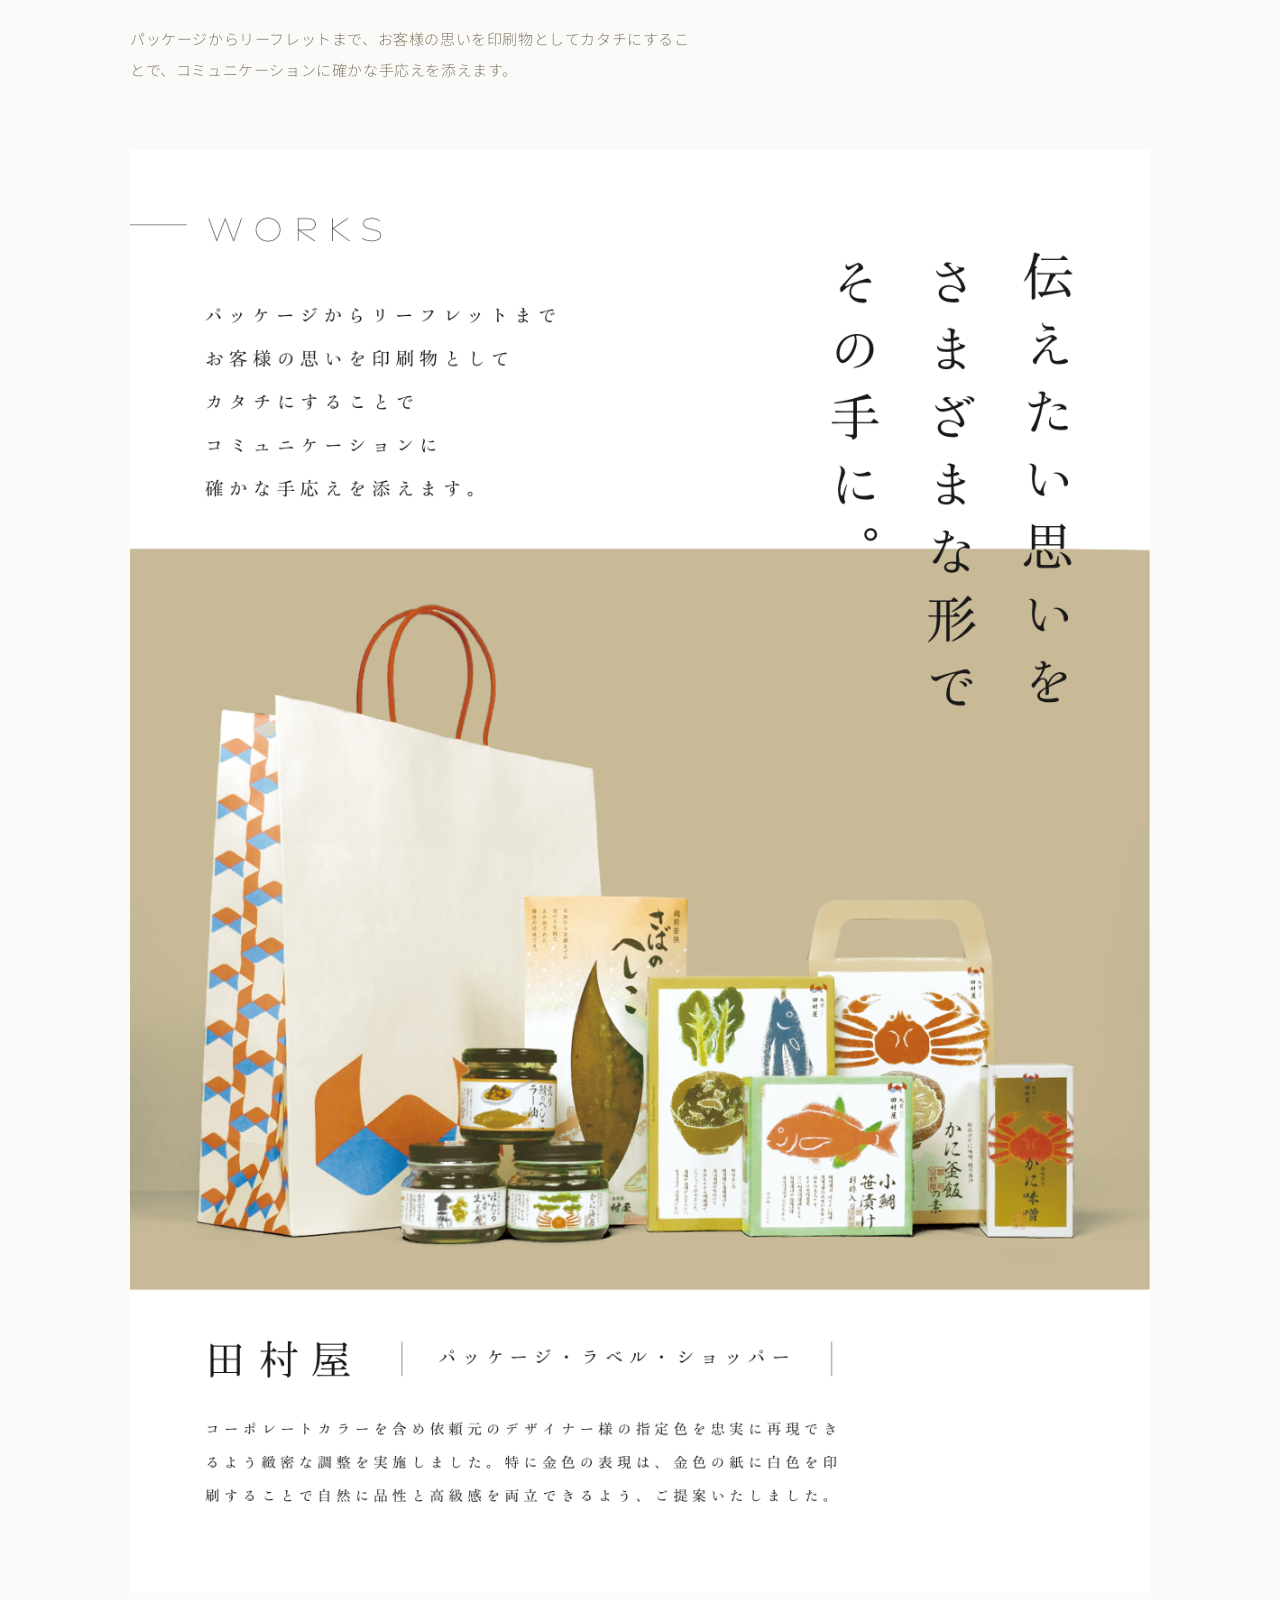
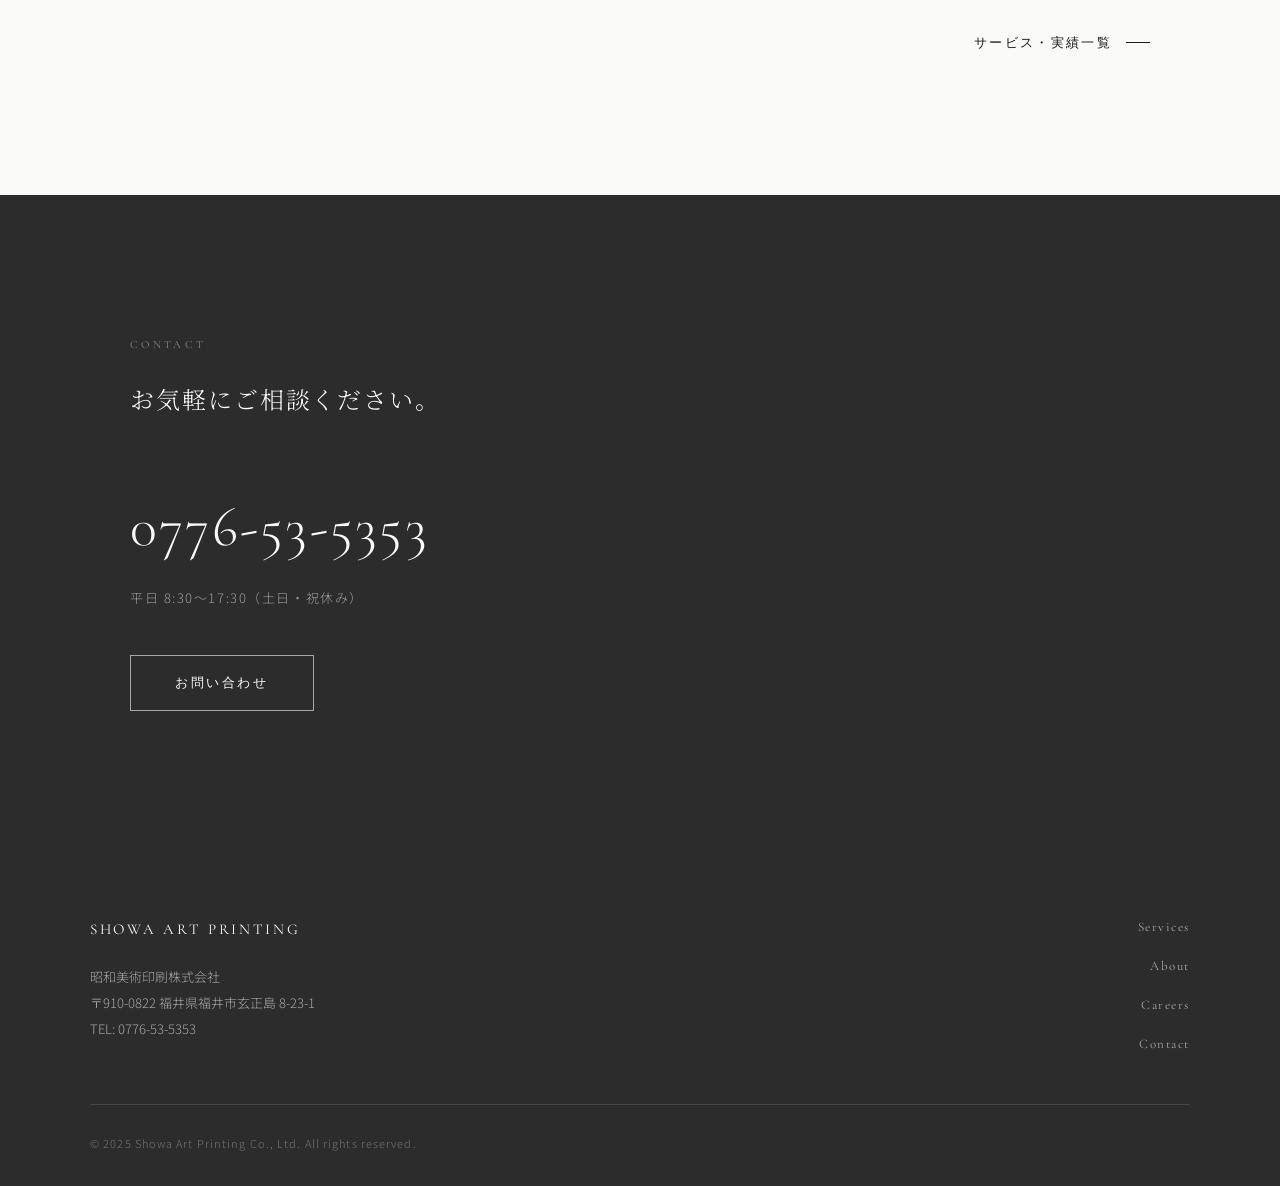
==== commit 08557533: "Redesign hero and philosophy sections from design spec - Hero: full-bleed cover.png background with " ====
--- a/index.html
+++ b/index.html
@@ -63,7 +63,18 @@
 
     <!-- Hero -->
     <section class="hero">
-      <div class="hero-inner">
+      <div class="hero-bg"></div>
+      <div class="hero-content">
+        <div class="hero-title">
+          <span class="hero-title-line">SHOWA</span>
+          <span class="hero-title-line">ART</span>
+          <span class="hero-title-line">PRINTING</span>
+        </div>
+        <div class="hero-side">
+          <span class="hero-jp-vertical">昭和美術印刷</span>
+        </div>
+      </div>
+      <div class="hero-meta">
         <p class="hero-catch">記憶に残る、印刷を。</p>
         <p class="hero-since">Since 1971 &mdash; Fukui, Japan</p>
       </div>
@@ -76,15 +87,29 @@
     <!-- Philosophy -->
     <section class="philosophy">
       <div class="container">
-        <div class="philosophy-inner">
-          <span class="section-label fade-in">Philosophy</span>
-          <p class="philosophy-text fade-in delay-1">
-            かつての印刷は、手の感覚がすべてだった。<br>
-            いまの印刷は、数値とロジックが支えている。<br>
-            けれど、どちらかだけでは届かない美しさがある。<br>
-            昭和美術印刷は、職人の目と、最新の技術で、<br>
-            &ldquo;この一枚&rdquo;に、時代を超える誠実さを込めます。
-          </p>
+        <div class="philosophy-layout">
+
+          <!-- Body text: each span = one vertical column, reading right→left -->
+          <div class="philosophy-body-wrap fade-in">
+            <span class="philo-col">かつての印刷は、</span>
+            <span class="philo-col">手の感覚がすべてだった。</span>
+            <span class="philo-col">いまの印刷は、</span>
+            <span class="philo-col">数値とロジックが支えている。</span>
+            <span class="philo-col">けれど、どちらかだけでは届かない美しさがある。</span>
+            <span class="philo-col">昭和美術印刷は、職人の目と、最新の技術で、</span>
+            <span class="philo-col">&ldquo;この一枚&rdquo;に、時代を超える誠実さを込めます。</span>
+            <span class="philo-col">印刷の技術のショーワ。</span>
+            <span class="philo-col">福井から、</span>
+            <span class="philo-col">日本の「いい印刷」を支えます。</span>
+          </div>
+
+          <!-- Large display title: 3 columns reading right→left -->
+          <div class="philosophy-title-wrap fade-in delay-1">
+            <span class="philosophy-title-col">印刷の</span>
+            <span class="philosophy-title-col">美術の</span>
+            <span class="philosophy-title-col">ショーワ</span>
+          </div>
+
         </div>
       </div>
     </section>
@@ -98,6 +123,7 @@
         <div class="services-grid">
           <!-- Card 1 -->
           <div class="service-card fade-in">
+            <div class="service-card-accent" style="background: linear-gradient(90deg, #4A9ED8, #2B72B0)"></div>
             <svg class="service-icon" viewBox="0 0 48 48" fill="none" stroke="currentColor" stroke-width="1.2" stroke-linecap="round" stroke-linejoin="round" aria-hidden="true">
               <circle cx="24" cy="30" r="10"/>
               <line x1="4" y1="30" x2="14" y2="30"/>
@@ -110,6 +136,7 @@
           </div>
           <!-- Card 2 -->
           <div class="service-card fade-in delay-1">
+            <div class="service-card-accent" style="background: linear-gradient(90deg, #F0A020, #D4720C)"></div>
             <svg class="service-icon" viewBox="0 0 48 48" fill="none" stroke="currentColor" stroke-width="1.2" stroke-linecap="round" stroke-linejoin="round" aria-hidden="true">
               <rect x="10" y="6" width="24" height="32" rx="1"/>
               <rect x="14" y="10" width="24" height="32" rx="1"/>
@@ -122,6 +149,7 @@
           </div>
           <!-- Card 3 -->
           <div class="service-card fade-in delay-2">
+            <div class="service-card-accent" style="background: linear-gradient(90deg, #E03870, #B8205A)"></div>
             <svg class="service-icon" viewBox="0 0 48 48" fill="none" stroke="currentColor" stroke-width="1.2" stroke-linecap="round" stroke-linejoin="round" aria-hidden="true">
               <rect x="6" y="8" width="36" height="32" rx="1"/>
               <line x1="16" y1="8" x2="16" y2="40"/>
--- a/style.css
+++ b/style.css
@@ -98,6 +98,15 @@
   line-height: 1.6;
   letter-spacing: 0.05em;
   margin-bottom: 48px;
+}
+
+.body-text {
+  font-size: 0.9375rem;
+  font-weight: 300;
+  line-height: 2.1;
+  color: var(--color-bronze);
+  letter-spacing: 0.04em;
+  margin-bottom: 0;
 }
 
 /* =====================
@@ -275,84 +284,132 @@
 .hero {
   height: 100vh;
   min-height: 640px;
+  position: relative;
+  overflow: hidden;
   display: flex;
   align-items: center;
-  justify-content: center;
-  background: var(--color-bg);
+}
+
+.hero-bg {
+  position: absolute;
+  inset: 0;
+  background: url('assets/cover.png') center / cover no-repeat;
+  animation: heroBgReveal 2.2s cubic-bezier(0.16, 1, 0.3, 1) forwards;
+}
+
+.hero-bg::after {
+  content: '';
+  position: absolute;
+  inset: 0;
+  background: rgba(15, 12, 8, 0.10);
+}
+
+@keyframes heroBgReveal {
+  from { transform: scale(1.06); }
+  to   { transform: scale(1.0); }
+}
+
+.hero-content {
   position: relative;
-}
-
-.hero-inner {
+  z-index: 2;
+  display: flex;
+  align-items: flex-start;
+  justify-content: space-between;
+  padding: 0 52px;
+  width: 100%;
+}
+
+.hero-title {
   display: flex;
   flex-direction: column;
-  align-items: center;
-  gap: 40px;
+}
+
+.hero-title-line {
+  font-family: var(--font-en);
+  font-size: clamp(4rem, 10.5vw, 10rem);
+  font-weight: 300;
+  letter-spacing: 0.04em;
+  color: rgba(255, 255, 255, 0.92);
+  line-height: 1.05;
+  display: block;
+  opacity: 0;
+  animation: heroFadeIn 1.4s cubic-bezier(0.16, 1, 0.3, 1) forwards;
+}
+
+.hero-title-line:nth-child(1) { animation-delay: 0.3s; }
+.hero-title-line:nth-child(2) { animation-delay: 0.5s; }
+.hero-title-line:nth-child(3) { animation-delay: 0.7s; }
+
+.hero-side {
+  align-self: flex-start;
+  padding-top: 10px;
+}
+
+.hero-jp-vertical {
+  writing-mode: vertical-rl;
+  font-family: var(--font-serif-jp);
+  font-size: 0.8125rem;
+  font-weight: 300;
+  letter-spacing: 0.32em;
+  color: rgba(255, 255, 255, 0.72);
+  opacity: 0;
+  animation: heroFadeIn 1.2s ease 1.0s forwards;
+}
+
+.hero-meta {
+  position: absolute;
+  bottom: 96px;
+  left: 52px;
+  z-index: 2;
+  opacity: 0;
+  animation: heroFadeIn 1s ease 1.1s forwards;
 }
 
 .hero-catch {
   font-family: var(--font-serif-jp);
-  font-size: clamp(1.75rem, 3.5vw, 3rem);
+  font-size: 0.9375rem;
   font-weight: 300;
   letter-spacing: 0.2em;
-  padding-left: 0.2em;   /* letter-spacing の末尾スペース分を補正して光学的中央に */
-  color: var(--color-text);
-  text-align: center;
-  white-space: nowrap;   /* デスクトップは1行 */
-  line-height: 1.4;
-  opacity: 0;
-  animation: heroFadeIn 1.2s ease 0.4s forwards;
-}
-
-@media (max-width: 540px) {
-  .hero-catch {
-    white-space: normal;
-    text-wrap: balance;   /* モバイルは均等な行長で折り返し */
-    font-size: clamp(1.5rem, 7.5vw, 1.875rem);
-    padding-left: 0.2em;
-  }
+  color: rgba(255, 255, 255, 0.88);
+  margin-bottom: 10px;
 }
 
 .hero-since {
   font-family: var(--font-en);
-  font-size: 0.75rem;
+  font-size: 0.6875rem;
   font-weight: 300;
   letter-spacing: 0.35em;
-  padding-left: 0.35em;  /* letter-spacing 補正 */
-  color: var(--color-bronze);
-  text-align: center;
-  opacity: 0;
-  animation: heroFadeIn 1.2s ease 0.9s forwards;
+  color: rgba(255, 255, 255, 0.48);
 }
 
 @keyframes heroFadeIn {
-  from { opacity: 0; transform: translateY(12px); }
+  from { opacity: 0; transform: translateY(16px); }
   to   { opacity: 1; transform: translateY(0); }
 }
 
 .hero-scroll {
   position: absolute;
   bottom: 40px;
-  left: 0;
-  right: 0;
+  right: 52px;
   display: flex;
   flex-direction: column;
   align-items: center;
   gap: 10px;
   opacity: 0;
-  animation: heroFadeIn 1s ease 1.4s forwards;
+  animation: heroFadeIn 1s ease 1.5s forwards;
 }
 
 .hero-scroll-label {
   font-family: var(--font-en);
-  font-size: 0.625rem;
-  letter-spacing: 0.3em;
-  color: var(--color-bronze);
+  font-size: 0.5625rem;
+  letter-spacing: 0.32em;
+  color: rgba(255, 255, 255, 0.5);
 }
 
 .hero-scroll-line {
   width: 1px;
-  height: 48px;
-  background: var(--color-border);
+  height: 52px;
+  background: rgba(255, 255, 255, 0.2);
   position: relative;
   overflow: hidden;
 }
@@ -364,8 +421,8 @@
   left: 0;
   width: 100%;
   height: 100%;
-  background: var(--color-bronze);
-  animation: scrollLine 2s ease-in-out 1.6s infinite;
+  background: rgba(255, 255, 255, 0.65);
+  animation: scrollLine 2.2s ease-in-out 1.7s infinite;
 }
 
 @keyframes scrollLine {
@@ -378,20 +435,55 @@
    ===================== */
 .philosophy {
   padding: var(--section-padding) 0;
+  background: var(--color-bg);
   border-top: 1px solid var(--color-border);
 }
 
-.philosophy-inner {
-  max-width: 760px;
-}
-
-.philosophy-text {
-  font-family: var(--font-serif-jp);
-  font-size: clamp(1rem, 1.4vw, 1.0625rem);
-  font-weight: 300;
-  line-height: 2.4;
-  letter-spacing: 0.08em;
+.philosophy-layout {
+  display: flex;
+  flex-direction: row;
+  align-items: flex-start;
+  gap: 64px;
+}
+
+/* Body text — multiple narrow vertical columns, reading right→left */
+.philosophy-body-wrap {
+  display: flex;
+  flex-direction: row-reverse;  /* first in DOM = rightmost = first read */
+  align-items: flex-start;
+  gap: 24px;
+  flex: 1;
+  min-width: 0;
+}
+
+.philo-col {
+  writing-mode: vertical-rl;
+  font-family: var(--font-serif-jp);
+  font-size: 0.875rem;
+  font-weight: 300;
+  letter-spacing: 0.1em;
+  line-height: 1.9;
   color: var(--color-text);
+  flex-shrink: 0;
+}
+
+/* Large display title — 3 vertical columns on the right */
+.philosophy-title-wrap {
+  display: flex;
+  flex-direction: row-reverse;  /* 印刷の first in DOM = rightmost */
+  align-items: flex-start;
+  gap: 6px;
+  flex-shrink: 0;
+}
+
+.philosophy-title-col {
+  writing-mode: vertical-rl;
+  font-family: var(--font-serif-jp);
+  font-size: clamp(2.25rem, 4vw, 4rem);
+  font-weight: 400;
+  letter-spacing: 0.1em;
+  color: var(--color-text);
+  line-height: 1.25;
 }
 
 /* =====================
@@ -419,6 +511,14 @@
 
 .service-card:hover {
   background: #F4F2EF;
+}
+
+.service-card-accent {
+  height: 2px;
+  width: 36px;
+  border-radius: 1px;
+  margin-bottom: 32px;
+  opacity: 0.85;
 }
 
 .service-icon {
@@ -1239,6 +1339,45 @@
     padding: 36px 24px;
   }
 
+  .hero-content {
+    padding: 0 24px;
+  }
+
+  .hero-title-line {
+    font-size: clamp(3rem, 15vw, 4.5rem);
+  }
+
+  .hero-meta {
+    left: 24px;
+    bottom: 80px;
+  }
+
+  .hero-scroll {
+    right: 24px;
+  }
+
+  .philosophy-layout {
+    flex-direction: column-reverse;
+    gap: 40px;
+  }
+
+  .philosophy-body-wrap {
+    flex-wrap: wrap;
+    gap: 16px;
+  }
+
+  .philo-col {
+    font-size: 0.8125rem;
+  }
+
+  .philosophy-title-wrap {
+    gap: 4px;
+  }
+
+  .philosophy-title-col {
+    font-size: clamp(2rem, 9vw, 2.75rem);
+  }
+
   .footer-inner {
     flex-direction: column;
     gap: 32px;
